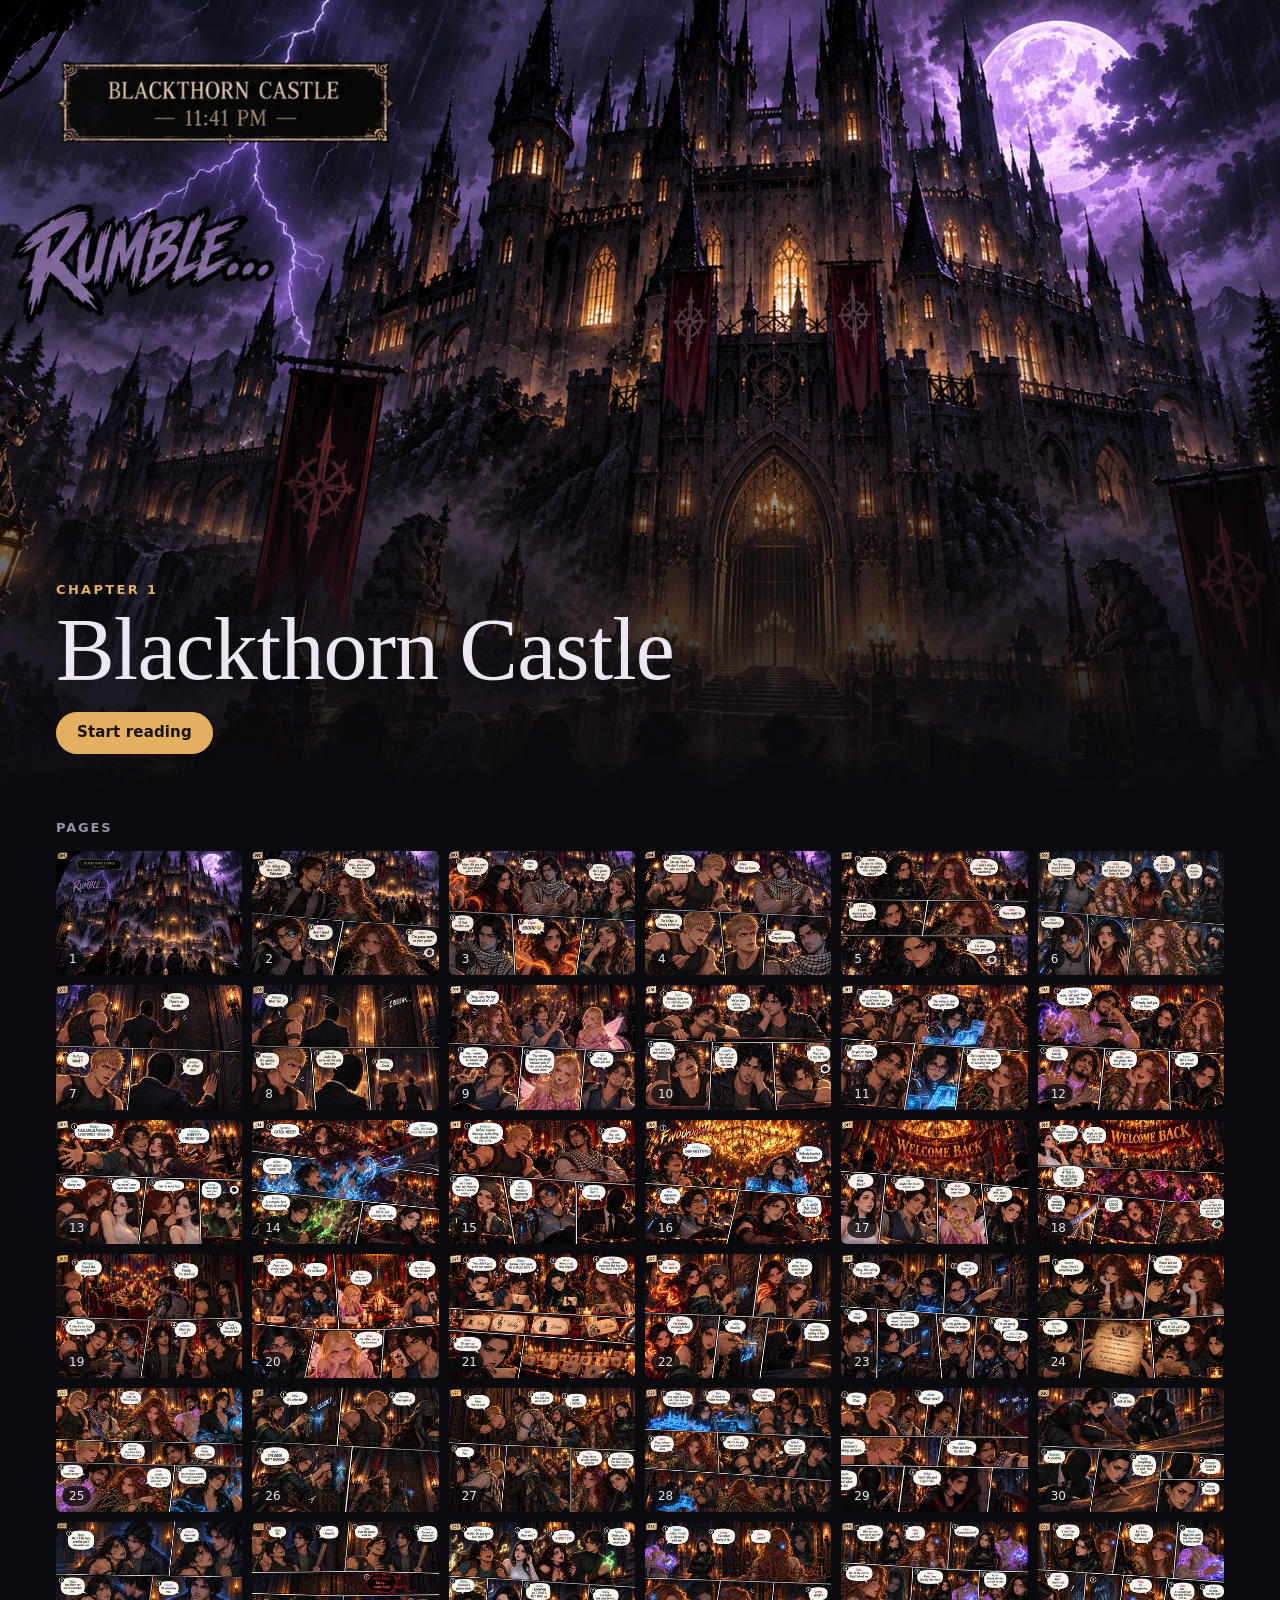
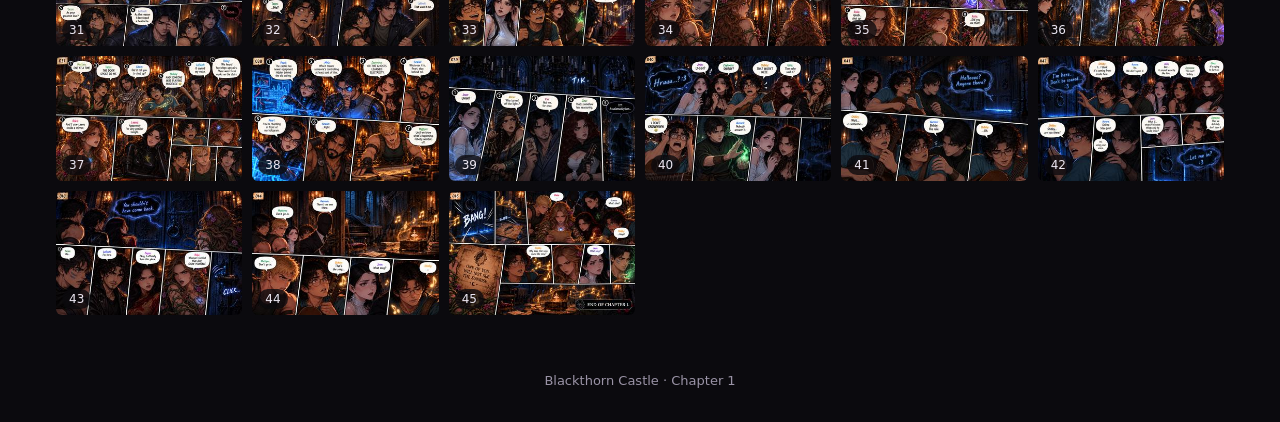
==== index.html @ 4f54fa5e "Blackthorn Castle web comic: Chapter 1 Co-Authored-By: Claude Opus 5.5 <noreply@anthropic.com>" ====
<!doctype html>
<html lang="en">
<head>
  <meta charset="utf-8">
  <meta name="viewport" content="width=device-width, initial-scale=1, viewport-fit=cover">
  <title>Blackthorn Castle</title>
  <meta name="description" content="Blackthorn Castle — a web comic. Chapter 1, 45 pages.">
  <meta name="theme-color" content="#0b0a0e">
  <meta property="og:type" content="website">
  <meta property="og:title" content="Blackthorn Castle">
  <meta property="og:description" content="A web comic. Chapter 1, 45 pages.">
  <meta property="og:image" content="https://moiz-q.github.io/blackthorn-castle/assets/share.jpg">
  <meta property="og:url" content="https://moiz-q.github.io/blackthorn-castle/">
  <meta name="twitter:card" content="summary_large_image">
  <link rel="icon" href="assets/icon.png">
  <link rel="apple-touch-icon" href="assets/icon.png">
  <link rel="stylesheet" href="assets/style.css">
</head>
<body>
  <header class="hero">
    <img src="assets/cover.jpg" alt="Blackthorn Castle at night, under a violet moon">
    <div class="hero-text">
      <p class="eyebrow">Chapter 1</p>
      <h1>Blackthorn Castle</h1>
      <div class="actions">
        <a class="btn primary" href="read.html#1">Start reading</a>
        <a class="btn" id="resume" href="read.html#1" hidden>Continue from page 1</a>
      </div>
    </div>
  </header>

  <main class="contents">
    <h2 id="pages-heading">Pages</h2>
    <ol class="grid" id="grid" aria-labelledby="pages-heading"></ol>
  </main>

  <footer>Blackthorn Castle · Chapter 1</footer>

  <script src="assets/pages.js"></script>
  <script>
    (function () {
      var pages = window.COMIC.pages;
      var last = 0;
      try { last = parseInt(localStorage.getItem("bc-page"), 10) || 0; } catch (e) {}

      var grid = document.getElementById("grid");
      var html = "";
      pages.forEach(function (p) {
        var nn = String(p.n).padStart(3, "0");
        html += '<li><a href="read.html#' + p.n + '"' + (p.n === last ? ' class="here"' : "") +
          ' aria-label="Page ' + p.n + '"><img src="pages/thumb/' + nn + '.jpg" alt="" loading="lazy" decoding="async" width="360" height="240"><span>' +
          p.n + "</span></a></li>";
      });
      grid.innerHTML = html;

      if (last > 1 && last <= pages.length) {
        var r = document.getElementById("resume");
        r.href = "read.html#" + last;
        r.textContent = "Continue from page " + last;
        r.hidden = false;
      }
    })();
  </script>
</body>
</html>
---- assets/style.css ----
:root {
  --bg: #0b0a0e;
  --panel: #15131a;
  --line: #2a2631;
  --text: #ece7f2;
  --muted: #9a93a6;
  --accent: #e3b062;
  --bar: 48px;
  color-scheme: dark;
}

* { box-sizing: border-box; }

[hidden] { display: none !important; }

html, body {
  margin: 0;
  background: var(--bg);
  color: var(--text);
  font: 15px/1.5 system-ui, -apple-system, "Segoe UI", Roboto, "Helvetica Neue", Arial, sans-serif;
  -webkit-font-smoothing: antialiased;
}

a { color: inherit; text-decoration: none; }

button { font: inherit; color: inherit; }

:focus-visible { outline: 2px solid var(--accent); outline-offset: 2px; }

.btn {
  display: inline-flex;
  align-items: center;
  gap: 8px;
  height: 42px;
  padding: 0 20px;
  border: 1px solid var(--line);
  border-radius: 999px;
  background: rgba(21, 19, 26, 0.72);
  backdrop-filter: blur(8px);
  cursor: pointer;
  font-weight: 600;
  letter-spacing: 0.01em;
  transition: background 0.15s, border-color 0.15s;
}
.btn:hover { border-color: #4a4354; background: rgba(36, 32, 44, 0.85); }
.btn.primary { background: var(--accent); border-color: var(--accent); color: #1a1208; }
.btn.primary:hover { background: #ecc07a; }

/* ---------- Cover ---------- */

.hero {
  position: relative;
  min-height: min(100svh, 62vw);
  min-height: min(100vh, 62vw);
  display: flex;
  align-items: flex-end;
  overflow: hidden;
}
.hero img {
  position: absolute;
  inset: 0;
  width: 100%;
  height: 100%;
  object-fit: cover;
  object-position: center top;
}
.hero::after {
  content: "";
  position: absolute;
  inset: 0;
  background: linear-gradient(to bottom, rgba(11, 10, 14, 0) 40%, rgba(11, 10, 14, 0.75) 78%, var(--bg));
}
.hero-text {
  position: relative;
  z-index: 1;
  width: 100%;
  max-width: 1200px;
  margin: 0 auto;
  padding: 0 16px 40px;
}
.eyebrow {
  margin: 0 0 6px;
  color: var(--accent);
  font-size: 13px;
  font-weight: 600;
  letter-spacing: 0.18em;
  text-transform: uppercase;
}
h1 {
  margin: 0 0 18px;
  font-family: Georgia, "Times New Roman", serif;
  font-size: clamp(40px, 8vw, 88px);
  font-weight: 400;
  line-height: 1;
  letter-spacing: -0.01em;
}
.actions { display: flex; flex-wrap: wrap; gap: 10px; }

.contents {
  max-width: 1200px;
  margin: 0 auto;
  padding: 24px 16px 56px;
}
.contents h2 {
  margin: 0 0 14px;
  font-size: 13px;
  font-weight: 600;
  letter-spacing: 0.14em;
  text-transform: uppercase;
  color: var(--muted);
}
.grid {
  display: grid;
  grid-template-columns: repeat(auto-fill, minmax(160px, 1fr));
  gap: 10px;
  margin: 0;
  padding: 0;
  list-style: none;
}
.grid a {
  display: block;
  position: relative;
  border-radius: 6px;
  overflow: hidden;
  background: var(--panel);
}
.grid img {
  display: block;
  width: 100%;
  height: auto;
  aspect-ratio: 3 / 2;
  object-fit: cover;
  transition: transform 0.25s, opacity 0.25s;
}
.grid a:hover img { transform: scale(1.03); }
.grid span {
  position: absolute;
  left: 6px;
  bottom: 6px;
  padding: 1px 7px;
  border-radius: 999px;
  background: rgba(11, 10, 14, 0.78);
  font-size: 12px;
  font-variant-numeric: tabular-nums;
}
.grid a.here { outline: 2px solid var(--accent); outline-offset: -2px; }

footer {
  padding: 0 16px 32px;
  text-align: center;
  color: var(--muted);
  font-size: 13px;
}

/* ---------- Reader ---------- */

.reader {
  height: 100vh;
  height: 100svh;
  display: grid;
  grid-template-rows: var(--bar) 1fr var(--bar);
  overflow: hidden;
}

.bar {
  display: flex;
  align-items: center;
  justify-content: space-between;
  gap: 12px;
  padding: 0 12px;
  border-bottom: 1px solid var(--line);
  background: var(--bg);
}
.bar.bottom { border-bottom: 0; border-top: 1px solid var(--line); }
.bar .title { font-weight: 600; white-space: nowrap; overflow: hidden; text-overflow: ellipsis; }
.bar .title small { color: var(--muted); font-weight: 400; margin-left: 8px; }

.icon-btn {
  display: inline-flex;
  align-items: center;
  justify-content: center;
  gap: 6px;
  min-width: 40px;
  height: 36px;
  padding: 0 12px;
  border: 0;
  border-radius: 8px;
  background: transparent;
  cursor: pointer;
  font-weight: 600;
}
.icon-btn:hover { background: var(--panel); }
.icon-btn:disabled { opacity: 0.3; cursor: default; background: transparent; }
.icon-btn svg { width: 18px; height: 18px; }

.jump {
  appearance: none;
  height: 34px;
  padding: 0 28px 0 12px;
  border: 1px solid var(--line);
  border-radius: 8px;
  background: var(--panel) url("data:image/svg+xml,%3Csvg xmlns='http://www.w3.org/2000/svg' width='10' height='6'%3E%3Cpath d='M1 1l4 4 4-4' fill='none' stroke='%239a93a6' stroke-width='1.5'/%3E%3C/svg%3E") no-repeat right 10px center;
  color: var(--text);
  font: inherit;
  font-variant-numeric: tabular-nums;
  cursor: pointer;
}

.stage {
  position: relative;
  min-height: 0;
  display: flex;
  align-items: center;
  justify-content: center;
  padding: 8px;
  touch-action: pan-y pinch-zoom;
  user-select: none;
  -webkit-user-select: none;
}
.stage img {
  display: block;
  max-width: 100%;
  max-height: 100%;
  width: auto;
  height: auto;
  border-radius: 3px;
  cursor: zoom-in;
  transition: opacity 0.18s;
}
.stage img.loading { opacity: 0.35; }

.side {
  position: absolute;
  top: 50%;
  transform: translateY(-50%);
  width: 44px;
  height: 88px;
  display: none;
  align-items: center;
  justify-content: center;
  border: 0;
  border-radius: 8px;
  background: rgba(21, 19, 26, 0.55);
  cursor: pointer;
  opacity: 0;
  transition: opacity 0.15s;
}
.side svg { width: 22px; height: 22px; }
.side.prev { left: 10px; }
.side.next { right: 10px; }
.stage:hover .side:not(:disabled) { opacity: 1; }
.side:disabled { display: none !important; }
@media (hover: hover) and (min-width: 900px) {
  .side { display: flex; }
}

.progress {
  position: absolute;
  left: 0;
  top: -1px;
  height: 2px;
  background: var(--accent);
  transition: width 0.25s;
}
.bar.bottom { position: relative; }

.hint { color: var(--muted); font-size: 12px; }
@media (max-width: 640px) {
  .hint, .bar .title small, .icon-btn .label { display: none; }
}

/* Zoom */
.zoom {
  position: fixed;
  inset: 0;
  z-index: 10;
  background: #000;
  overflow: auto;
  cursor: zoom-out;
  overscroll-behavior: contain;
}
.zoom[hidden] { display: none; }
.zoom img { display: block; max-width: none; }
.zoom .close {
  position: fixed;
  top: 10px;
  right: 10px;
  z-index: 11;
  background: rgba(21, 19, 26, 0.8);
}

/* End of chapter */
.end {
  position: absolute;
  inset: 0;
  display: flex;
  flex-direction: column;
  align-items: center;
  justify-content: center;
  gap: 16px;
  padding: 16px;
  text-align: center;
  background: var(--bg);
}
.end[hidden] { display: none; }
.end p { margin: 0; color: var(--muted); }
.end h2 {
  margin: 0;
  font-family: Georgia, "Times New Roman", serif;
  font-size: clamp(30px, 6vw, 52px);
  font-weight: 400;
}

.bar.top {
  display: grid;
  grid-template-columns: 1fr auto 1fr;
}
.bar.top .title { text-align: center; }
.bar.top .hint { justify-self: end; }
.bar.top > a { justify-self: start; }

@media (max-width: 640px) {
  .hero { display: block; min-height: 0; }
  .hero img {
    position: static;
    height: auto;
    -webkit-mask-image: linear-gradient(to bottom, #000 72%, transparent);
    mask-image: linear-gradient(to bottom, #000 72%, transparent);
  }
  .hero::after { display: none; }
  .hero-text { margin-top: -28px; padding-bottom: 12px; }
  h1 { margin-bottom: 16px; }
}
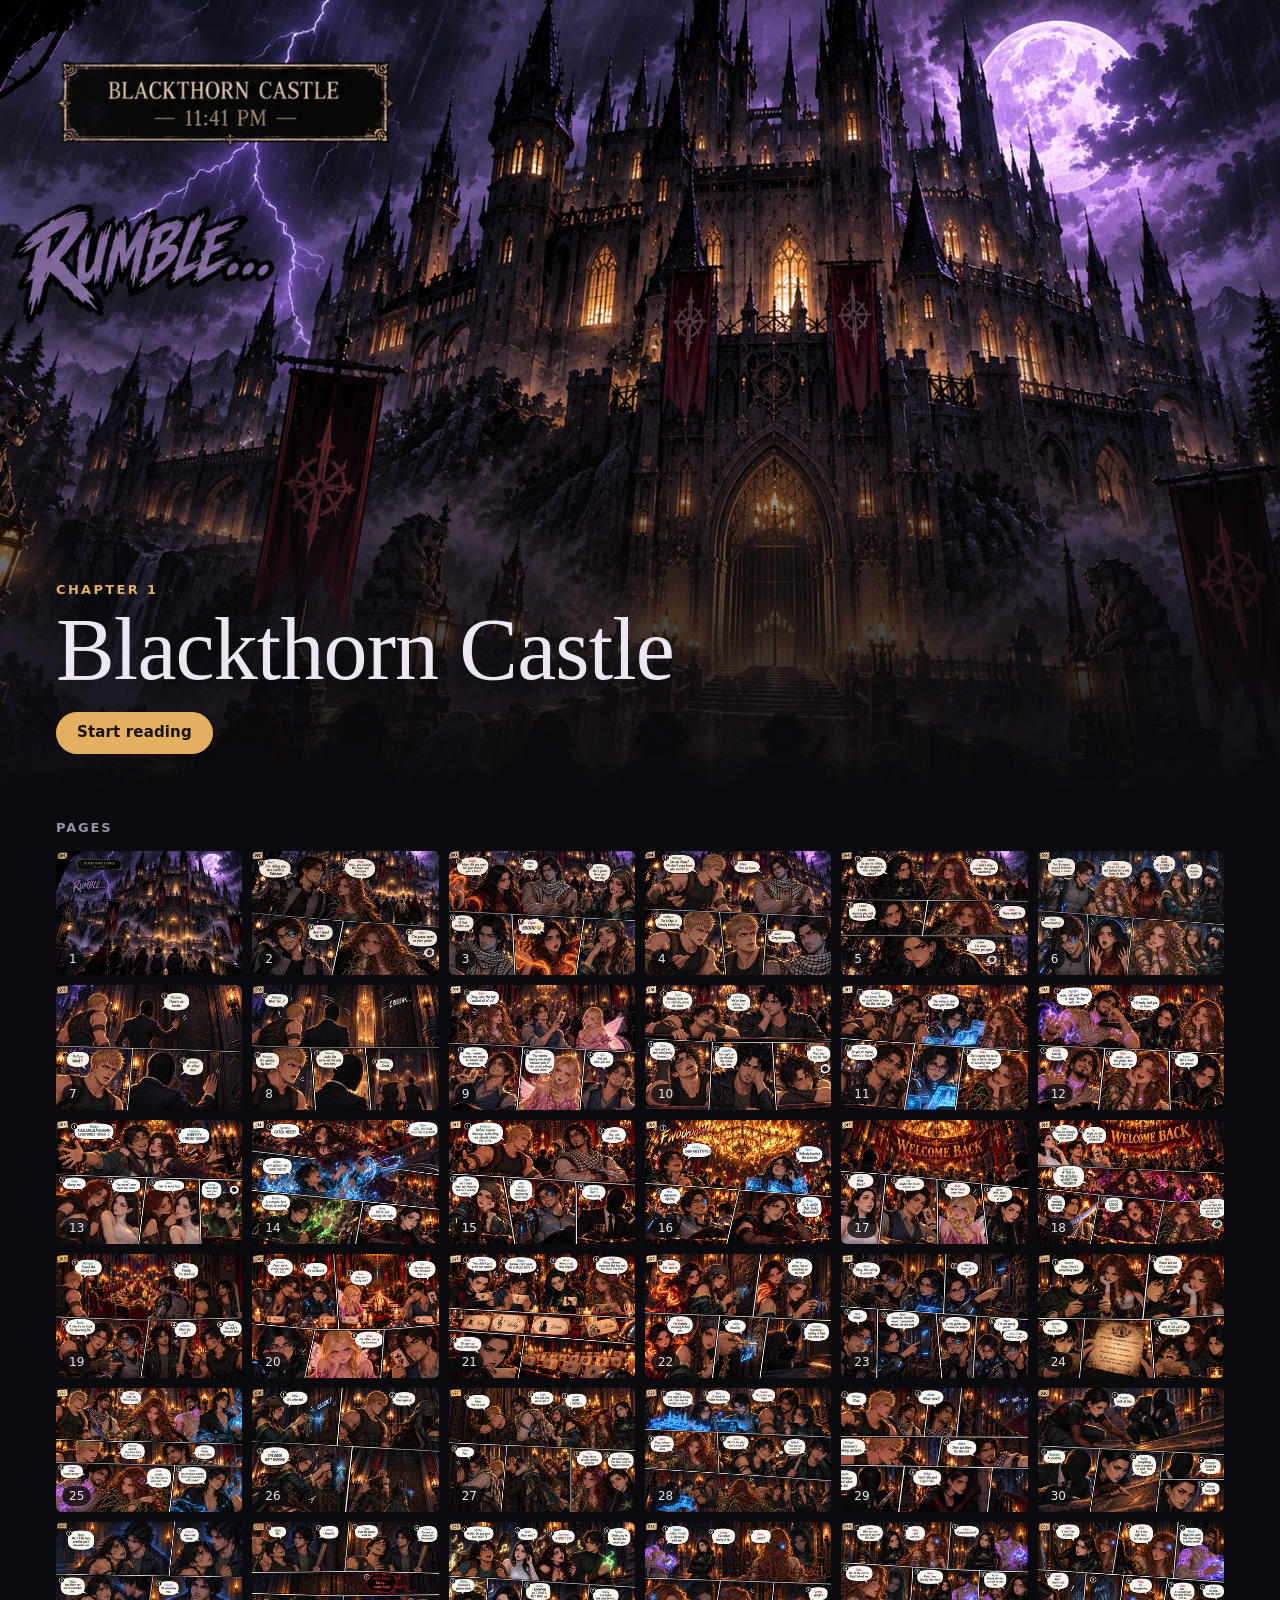
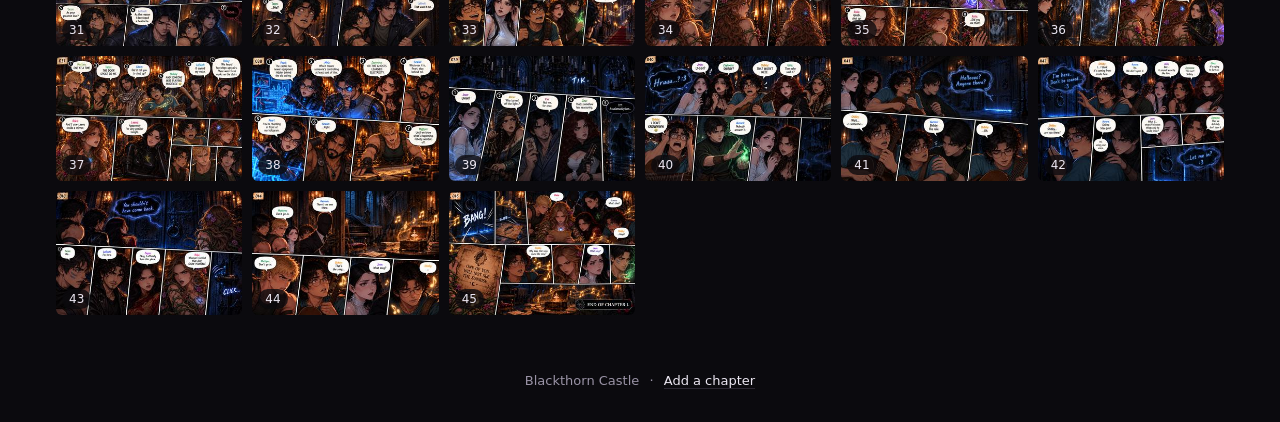
==== commit 7cdaf8a3: "Add chapters and an 'Add a chapter' portal The site now holds any number of chapters (chapter 1's li" ====
--- a/index.html
+++ b/index.html
@@ -4,11 +4,11 @@
   <meta charset="utf-8">
   <meta name="viewport" content="width=device-width, initial-scale=1, viewport-fit=cover">
   <title>Blackthorn Castle</title>
-  <meta name="description" content="Blackthorn Castle — a web comic. Chapter 1, 45 pages.">
+  <meta name="description" content="Blackthorn Castle, a web comic.">
   <meta name="theme-color" content="#0b0a0e">
   <meta property="og:type" content="website">
   <meta property="og:title" content="Blackthorn Castle">
-  <meta property="og:description" content="A web comic. Chapter 1, 45 pages.">
+  <meta property="og:description" content="A web comic.">
   <meta property="og:image" content="https://moiz-q.github.io/blackthorn-castle/assets/share.jpg">
   <meta property="og:url" content="https://moiz-q.github.io/blackthorn-castle/">
   <meta name="twitter:card" content="summary_large_image">
@@ -20,7 +20,7 @@
   <header class="hero">
     <img src="assets/cover.jpg" alt="Blackthorn Castle at night, under a violet moon">
     <div class="hero-text">
-      <p class="eyebrow">Chapter 1</p>
+      <p class="eyebrow" id="eyebrow">Chapter 1</p>
       <h1>Blackthorn Castle</h1>
       <div class="actions">
         <a class="btn primary" href="read.html#1">Start reading</a>
@@ -29,34 +29,53 @@
     </div>
   </header>
 
-  <main class="contents">
-    <h2 id="pages-heading">Pages</h2>
-    <ol class="grid" id="grid" aria-labelledby="pages-heading"></ol>
-  </main>
+  <main class="contents" id="contents"></main>
 
-  <footer>Blackthorn Castle · Chapter 1</footer>
+  <footer>
+    <span id="footerText">Blackthorn Castle</span>
+    <span aria-hidden="true">·</span>
+    <a href="publish.html">Add a chapter</a>
+  </footer>
 
-  <script src="assets/pages.js"></script>
+  <script src="assets/comic.js"></script>
   <script>
     (function () {
-      var pages = window.COMIC.pages;
-      var last = 0;
-      try { last = parseInt(localStorage.getItem("bc-page"), 10) || 0; } catch (e) {}
+      var COMIC = window.COMIC;
+      var chapters = COMIC.chapters;
+      var many = chapters.length > 1;
+      function esc(t) { return String(t).replace(/[&<>"]/g, function (c) { return { "&": "&amp;", "<": "&lt;", ">": "&gt;", '"': "&quot;" }[c]; }); }
+      function link(c, p) { return "read.html#" + (c === 1 ? p : c + "/" + p); }
 
-      var grid = document.getElementById("grid");
+      var at = "";
+      try { at = localStorage.getItem("bc-at") || ""; if (!at && localStorage.getItem("bc-page")) at = "#" + localStorage.getItem("bc-page"); } catch (e) {}
+      var m = at.match(/^#(?:(\d+)\/)?(\d+)$/);
+      var lastC = m ? parseInt(m[1] || "1", 10) : 0, lastP = m ? parseInt(m[2], 10) : 0;
+
       var html = "";
-      pages.forEach(function (p) {
-        var nn = String(p.n).padStart(3, "0");
-        html += '<li><a href="read.html#' + p.n + '"' + (p.n === last ? ' class="here"' : "") +
-          ' aria-label="Page ' + p.n + '"><img src="pages/thumb/' + nn + '.jpg" alt="" loading="lazy" decoding="async" width="360" height="240"><span>' +
-          p.n + "</span></a></li>";
+      chapters.forEach(function (ch) {
+        var id = "ch" + ch.n;
+        html += '<section class="chapter" id="' + id + '"><div class="chapter-head"><h2 id="' + id + '-h">' +
+          (many ? "Chapter " + ch.n : "Pages") + (ch.title ? ' <span class="chapter-title">' + esc(ch.title) + "</span>" : "") + "</h2>" +
+          (ch.by ? '<p class="credit">Pages by ' + esc(ch.by) + "</p>" : "") + "</div>" +
+          '<ol class="grid" aria-labelledby="' + id + '-h">';
+        ch.pages.forEach(function (pg, i) {
+          var p = i + 1, nn = String(p).padStart(3, "0");
+          html += '<li><a href="' + link(ch.n, p) + '"' + (ch.n === lastC && p === lastP ? ' class="here"' : "") +
+            ' aria-label="' + (many ? "Chapter " + ch.n + ", page " : "Page ") + p + '"><img src="chapters/' + ch.n + "/thumb/" + nn +
+            '.jpg" alt="" loading="lazy" decoding="async" width="360" height="240"><span>' + p + "</span></a></li>";
+        });
+        html += "</ol></section>";
       });
-      grid.innerHTML = html;
+      document.getElementById("contents").innerHTML = html;
 
-      if (last > 1 && last <= pages.length) {
+      var last = chapters[chapters.length - 1].n;
+      document.getElementById("eyebrow").textContent = many ? "Chapters 1–" + last : "Chapter 1";
+
+      var ch = chapters.filter(function (c) { return c.n === lastC; })[0];
+      if (ch && lastP >= 1 && lastP <= ch.pages.length && !(lastC === 1 && lastP === 1)) {
         var r = document.getElementById("resume");
-        r.href = "read.html#" + last;
-        r.textContent = "Continue from page " + last;
+        r.href = link(lastC, lastP);
+        r.textContent = many ? "Continue: Chapter " + lastC + ", page " + lastP : "Continue from page " + lastP;
         r.hidden = false;
       }
     })();
--- a/assets/style.css
+++ b/assets/style.css
@@ -331,3 +331,67 @@
   .hero-text { margin-top: -28px; padding-bottom: 12px; }
   h1 { margin-bottom: 16px; }
 }
+
+.chapter + .chapter { margin-top: 40px; }
+.chapter-head { display: flex; flex-wrap: wrap; align-items: baseline; gap: 4px 14px; margin-bottom: 14px; }
+.chapter-head h2 { margin: 0; }
+.chapter-title { color: var(--text); letter-spacing: 0.04em; text-transform: none; font-weight: 500; margin-left: 6px; }
+.credit { margin: 0; color: var(--muted); font-size: 13px; }
+footer a { color: var(--text); border-bottom: 1px solid var(--line); }
+footer a:hover { border-color: var(--accent); }
+footer span[aria-hidden] { margin: 0 6px; }
+
+/* ---------- Add a chapter ---------- */
+
+.doc-bar { position: sticky; top: 0; z-index: 2; }
+.doc {
+  max-width: 760px;
+  margin: 0 auto;
+  padding: 40px 16px 72px;
+}
+.doc h1 { font-size: clamp(34px, 6vw, 56px); margin-bottom: 14px; }
+.lead { margin: 0 0 32px; color: var(--muted); font-size: 17px; }
+.doc code {
+  padding: 1px 6px;
+  border-radius: 5px;
+  background: var(--panel);
+  font-size: 0.92em;
+}
+.steps { margin: 0; padding: 0; list-style: none; counter-reset: step; }
+.steps > li {
+  position: relative;
+  padding: 0 0 28px 44px;
+  counter-increment: step;
+}
+.steps > li::before {
+  content: counter(step);
+  position: absolute;
+  left: 0;
+  top: 0;
+  width: 28px;
+  height: 28px;
+  display: grid;
+  place-items: center;
+  border: 1px solid var(--line);
+  border-radius: 50%;
+  color: var(--accent);
+  font-size: 13px;
+  font-weight: 600;
+}
+.steps > li + li { border-top: 1px solid var(--line); padding-top: 24px; }
+.steps > li + li::before { top: 24px; }
+.steps h2 { margin: 2px 0 6px; font-size: 18px; }
+.steps p { margin: 0 0 12px; color: #cfc8d8; }
+
+.pick { position: relative; overflow: hidden; }
+.pick input { position: absolute; inset: 0; opacity: 0; cursor: pointer; }
+.pick:focus-within { outline: 2px solid var(--accent); outline-offset: 2px; }
+
+.report { margin-top: 16px; }
+.summary { margin: 0 0 8px; font-weight: 600; }
+.summary.ok { color: #9fd59a; }
+.summary.warn { color: #f0b46a; }
+.problems { margin: 0 0 12px; padding-left: 18px; color: #f0b46a; }
+.problems .note { color: var(--muted); }
+.preview { grid-template-columns: repeat(auto-fill, minmax(120px, 1fr)); gap: 8px; }
+.preview img { object-fit: contain; background: #000; }
